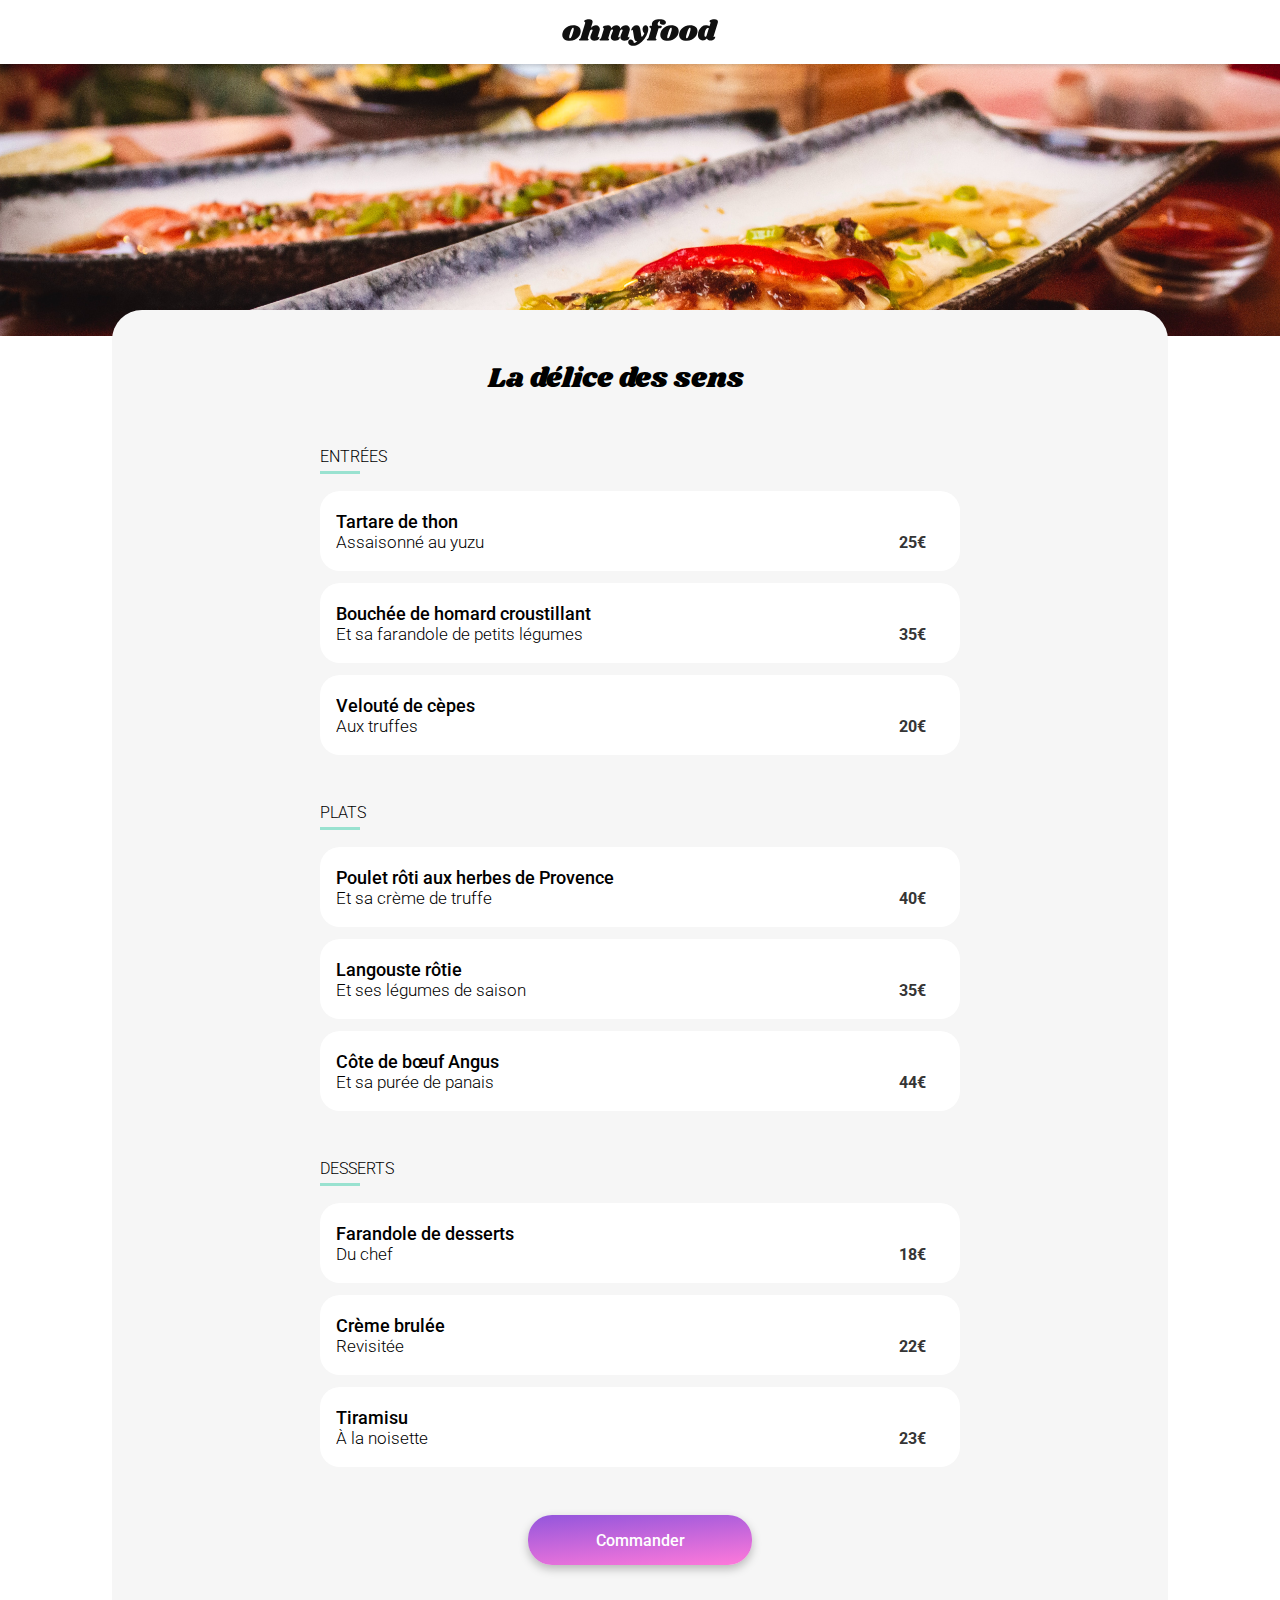
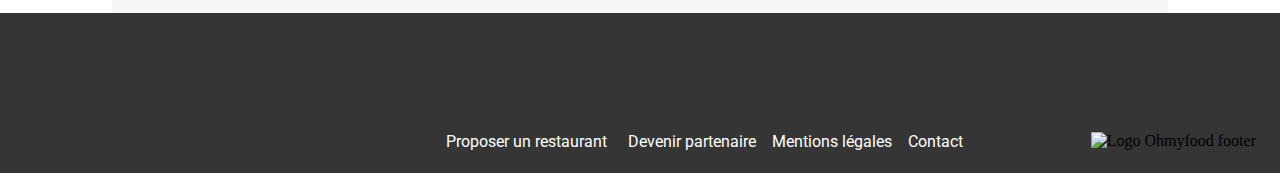
==== menu-delice.html @ f58419d0 "Ajout de l'animation checkbox menu > modification des pages menus / menu.scss / checkbox.scss" ====
<!DOCTYPE html>
<html lang="en">

<head>
    <meta charset="UTF-8">
    <meta name="viewport" content="width=device-width, initial-scale=1.0">
    <title>Menu - Le délice des sens</title>

    <link rel="stylesheet" href="https://cdnjs.cloudflare.com/ajax/libs/font-awesome/6.1.1/css/all.min.css"
        integrity="sha512-KfkfwYDsLkIlwQp6LFnl8zNdLGxu9YAA1QvwINks4PhcElQSvqcyVLLD9aMhXd13uQjoXtEKNosOWaZqXgel0g=="
        crossorigin="anonymous" referrerpolicy="no-referrer">
    <link rel="stylesheet" href="css/style.css">
</head>

<body>
    <header>
        <div class="nav">
            <div class="nav-btn-return"><a href="index.html"><i class="fa-solid fa-arrow-left"></i></a></div>
            <img src="./images/logo/ohmyfood@2x.svg" alt="Logo Ohmyfood">
        </div>
    </header>

    <main>
        <div class="background-image-menu">
            <img src="./images/restaurants/louis-hansel-shotsoflouis-qNBGVyOCY8Q-unsplash.jpg" alt="">
        </div>

        <section class="menu-container">
            <div class="main-information">
                <div class="menu-title">
                    <h2>La délice des sens</h2>
                    <div class="title-like">
                        <input type="checkbox" id="one">
                        <label for="one" id="label-like-check"><i class="fa-regular fa-heart"></i>
                            <ins id="ins-like-check"><i class="fa-solid fa-heart fa-heart-full"></i></ins></label>
                    </div>
                </div>

                <div class="entree-container">
                    <div class="menu-subtitle">
                        <h6>Entrées</h6>
                        <div class="line-menu-subtitle"></div>
                    </div>

                    <article class="card card-menu">
                        <input type="checkbox" name="menu-check" id="menu-check-one">
                        <label for="menu-check-one" id="label-menu-check">
                    
                            <div class="card-menu-container">
                                <div class="card-menu-text">
                                    <h7>Tartare de thon</h7>
                                    <p>Assaisonné au yuzu</p>
                                </div>
                                <div class="card-menu-price">
                                    <span>25€</span>
                                </div>
                            </div>
                    
                            <ins id="ins-menu-check"><i class="fa-solid fa-circle-check"></i></ins>
                        </label>
                    </article>

                    <article class="card card-menu">
                        <input type="checkbox" name="menu-check" id="menu-check-two">
                        <label for="menu-check-two" id="label-menu-check">

                            <div class="card-menu-container">
                                <div class="card-menu-text">
                                    <h7>Bouchée de homard croustillant</h7>
                                    <p>Et sa farandole de petits légumes</p>
                                </div>
                                <div class="card-menu-price">
                                    <span>35€</span>
                                </div>
                            </div>
                    
                            <ins id="ins-menu-check"><i class="fa-solid fa-circle-check"></i></ins>
                        </label>
                    </article>

                    <article class="card card-menu">
                        <input type="checkbox" name="menu-check" id="menu-check-three">
                        <label for="menu-check-three" id="label-menu-check">

                            <div class="card-menu-container">
                                <div class="card-menu-text">
                                    <h7>Velouté de cèpes</h7>
                                    <p>Aux truffes</p>
                                </div>
                                <div class="card-menu-price">
                                    <span>20€</span>
                                </div>
                            </div>
                    
                            <ins id="ins-menu-check"><i class="fa-solid fa-circle-check"></i></ins>
                        </label>
                    </article>
                </div>

                <div class="plats-container">
                    <div class="menu-subtitle">
                        <h6>Plats</h6>
                        <div class="line-menu-subtitle"></div>
                    </div>

                    <article class="card card-menu">
                        <input type="checkbox" name="menu-check" id="menu-check-four">
                        <label for="menu-check-four" id="label-menu-check">

                            <div class="card-menu-container">
                                <div class="card-menu-text">
                                    <h7>Poulet rôti aux herbes de Provence</h7>
                                    <p>Et sa crème de truffe</p>
                                </div>
                                <div class="card-menu-price">
                                    <span>40€</span>
                                </div>
                            </div>
                    
                            <ins id="ins-menu-check"><i class="fa-solid fa-circle-check"></i></ins>
                        </label>
                    </article>

                    <article class="card card-menu">
                        <input type="checkbox" name="menu-check" id="menu-check-five">
                        <label for="menu-check-five" id="label-menu-check">

                            <div class="card-menu-container">
                                <div class="card-menu-text">
                                    <h7>Langouste rôtie</h7>
                                    <p>Et ses légumes de saison</p>
                                </div>
                                <div class="card-menu-price">
                                    <span>35€</span>
                                </div>
                            </div>
                    
                            <ins id="ins-menu-check"><i class="fa-solid fa-circle-check"></i></ins>
                        </label>
                    </article>

                    <article class="card card-menu">
                        <input type="checkbox" name="menu-check" id="menu-check-six">
                        <label for="menu-check-six" id="label-menu-check">

                            <div class="card-menu-container">
                                <div class="card-menu-text">
                                    <h7>Côte de bœuf Angus</h7>
                                    <p>Et sa purée de panais</p>
                                </div>
                                <div class="card-menu-price">
                                    <span>44€</span>
                                </div>
                            </div>
                    
                            <ins id="ins-menu-check"><i class="fa-solid fa-circle-check"></i></ins>
                        </label>
                    </article>
                </div>

                <div class="desserts-container">
                    <div class="menu-subtitle">
                        <h6>Desserts</h6>
                        <div class="line-menu-subtitle"></div>
                    </div>

                    <article class="card card-menu">
                        <input type="checkbox" name="menu-check" id="menu-check-seven">
                        <label for="menu-check-seven" id="label-menu-check">

                            <div class="card-menu-container">
                                <div class="card-menu-text">
                                    <h7>Farandole de desserts</h7>
                                    <p>Du chef</p>
                                </div>
                                <div class="card-menu-price">
                                    <span>18€</span>
                                </div>
                            </div>
                    
                            <ins id="ins-menu-check"><i class="fa-solid fa-circle-check"></i></ins>
                        </label>
                    </article>

                    <article class="card card-menu">
                        <input type="checkbox" name="menu-check" id="menu-check-eight">
                        <label for="menu-check-eight" id="label-menu-check">

                            <div class="card-menu-container">
                                <div class="card-menu-text">
                                    <h7>Crème brulée</h7>
                                    <p>Revisitée</p>
                                </div>
                                <div class="card-menu-price">
                                    <span>22€</span>
                                </div>
                            </div>
                    
                            <ins id="ins-menu-check"><i class="fa-solid fa-circle-check"></i></ins>
                        </label>
                    </article>

                    <article class="card card-menu">
                        <input type="checkbox" name="menu-check" id="menu-check-nine">
                        <label for="menu-check-nine" id="label-menu-check">

                            <div class="card-menu-container">
                                <div class="card-menu-text">
                                    <h7>Tiramisu</h7>
                                    <p>À la noisette</p>
                                </div>
                                <div class="card-menu-price">
                                    <span>23€</span>
                                </div>
                            </div>
                    
                            <ins id="ins-menu-check"><i class="fa-solid fa-circle-check"></i></ins>
                        </label>
                    </article>
                </div>

                <div class="menu-btn"><button class="btn">Commander</button></div>
            </div>
        </section>

    </main>

    <footer>
        <div class="footer">
            <div class="footer-logo">
                <img src="./images/logo/ohmyfood_white.svg" alt="Logo Ohmyfood footer">
            </div>
            <div class="footer-lien">
                <ul>
                    <li>
                        <a href=""><i class="fa-solid fa-utensils"></i> Proposer un restaurant</a>
                        <a href=""><i class="fa-solid fa-handshake"></i> Devenir partenaire</a>
                        <a href="">Mentions légales</a>
                        <a href="">Contact</a>
                    </li>
                </ul>
    </footer>
</body>

</html>
---- css/style.css ----
@import url("https://fonts.googleapis.com/css2?family=Roboto:ital,wght@0,100;0,300;0,400;0,500;0,700;0,900;1,400;1,500&family=Shrikhand&display=swap");
.btn {
  height: 3.125rem;
  width: 14rem;
  background: linear-gradient(175deg, #9356DC 0%, #FF79DA 100%);
  box-shadow: 0px 4px 10px 0px rgba(0, 0, 0, 0.25);
  border-radius: 1.5rem;
  border: none;
  font-family: "Roboto", sans-serif;
  font-size: 1rem;
  font-weight: 500;
  line-height: normal;
  color: #000000;
  color: #fff;
}
.btn:hover {
  background: linear-gradient(0deg, rgba(255, 255, 255, 0.15) 0%, rgba(255, 255, 255, 0.15) 100%), linear-gradient(182deg, #9356DC 0%, #FF79DA 100%);
  box-shadow: 0px 4px 15px 0px rgba(0, 0, 0, 0.35);
}

input[type=checkbox] {
  display: none;
}

.card-like .fa-heart {
  font-size: 2rem;
}

.title-like .fa-heart {
  font-size: 1.5rem;
}

input[type=checkbox] + #label-like-check {
  position: relative;
  display: flex;
  cursor: pointer;
  overflow: hidden;
}

input[type=checkbox] + #label-like-check > #ins-like-check {
  position: absolute;
  display: block;
  overflow: hidden;
  width: 100%;
  transform: translateY(100%);
}

input[type=checkbox] + #label-like-check > #ins-like-check > .fa-heart-full {
  position: absolute;
  background: linear-gradient(#FF79DA, #9356DC);
  -webkit-background-clip: text;
          background-clip: text;
  color: transparent;
}

input[type=checkbox]:checked + #label-like-check > #ins-like-check {
  height: 100%;
  transform: translateY(0%);
  transition: transform 0.5s ease-in-out;
}

input[type=checkbox] + #label-like-check > .fa-heart-select {
  position: relative;
  background: linear-gradient(#FF79DA, #9356DC);
  -webkit-background-clip: text;
          background-clip: text;
  color: transparent;
}

input[type=checkbox] + #label-like-check > #ins-like-check > .fa-heart-deselect {
  position: absolute;
}

input[type=checkbox]:checked + #label-like-check > .fa-heart-select {
  background: transparent;
}

input[type=checkbox] {
  display: none;
}

input[type=checkbox] + #label-menu-check {
  position: relative;
  display: flex;
  cursor: pointer;
  overflow: hidden;
  width: 100%;
  align-items: center;
}

input[type=checkbox] + #label-menu-check > #ins-menu-check {
  position: absolute;
  display: block;
  width: 100%;
  margin-left: 82%;
}

input[type=checkbox] + #label-menu-check > #ins-menu-check > .fa-circle-check {
  position: absolute;
  border-top-right-radius: 20px;
  border-bottom-right-radius: 20px;
  width: 4rem;
  height: 100%;
  background-color: #99E2D0;
}

input[type=checkbox]:checked + #label-menu-check > #ins-menu-check {
  height: 100%;
  animation: glissement 0.5s 1 alternate;
}

input[type=checkbox]:checked + #label-menu-check > #ins-menu-check > .fa-circle-check {
  display: flex;
  justify-content: center;
  align-items: center;
}

input[type=checkbox]:checked + #label-menu-check > .card-menu-container {
  width: 82%;
  animation: slidein 0.5s 1 alternate;
}

@keyframes glissement {
  from {
    margin-left: 100%;
  }
  to {
    margin-left: 82%;
  }
}
@keyframes slidein {
  from {
    width: 100%;
  }
  to {
    width: 82%;
  }
}
/****** Media queries ***********/
@media screen and (min-width: 768px) {
  input[type=checkbox] + #label-menu-check > #ins-menu-check {
    margin-left: 90%;
  }
  input[type=checkbox]:checked + #label-menu-check > .card-menu-container {
    width: 90%;
    animation: slidein 0.5s 1 alternate;
  }
  @keyframes glissement {
    from {
      margin-left: 100%;
    }
    to {
      margin-left: 90%;
    }
  }
  @keyframes slidein {
    from {
      width: 100%;
    }
    to {
      width: 90%;
    }
  }
}
input[type=checkbox] {
  display: none;
}

input[type=checkbox] + #label-menu-check {
  position: relative;
  display: flex;
  cursor: pointer;
  overflow: hidden;
  width: 100%;
  align-items: center;
}

input[type=checkbox] + #label-menu-check > #ins-menu-check {
  position: absolute;
  display: block;
  width: 100%;
  margin-left: 82%;
}

input[type=checkbox] + #label-menu-check > #ins-menu-check > .fa-circle-check {
  position: absolute;
  border-top-right-radius: 20px;
  border-bottom-right-radius: 20px;
  width: 4rem;
  height: 100%;
  background-color: #99E2D0;
}

input[type=checkbox]:checked + #label-menu-check > #ins-menu-check {
  height: 100%;
  animation: glissement 0.5s 1 alternate;
}

input[type=checkbox]:checked + #label-menu-check > #ins-menu-check > .fa-circle-check {
  display: flex;
  justify-content: center;
  align-items: center;
}

input[type=checkbox]:checked + #label-menu-check > .card-menu-container {
  width: 82%;
  animation: slidein 0.5s 1 alternate;
}

@keyframes glissement {
  from {
    margin-left: 100%;
  }
  to {
    margin-left: 82%;
  }
}
@keyframes slidein {
  from {
    width: 100%;
  }
  to {
    width: 82%;
  }
}
/****** Media queries ***********/
@media screen and (min-width: 768px) {
  input[type=checkbox] + #label-menu-check > #ins-menu-check {
    margin-left: 90%;
  }
  input[type=checkbox]:checked + #label-menu-check > .card-menu-container {
    width: 90%;
    animation: slidein 0.5s 1 alternate;
  }
  @keyframes glissement {
    from {
      margin-left: 100%;
    }
    to {
      margin-left: 90%;
    }
  }
  @keyframes slidein {
    from {
      width: 100%;
    }
    to {
      width: 90%;
    }
  }
}
#loader {
  height: 100vh;
  width: 100%;
  position: fixed;
  top: 0%;
  left: 0;
  background: linear-gradient(175deg, #9356DC 0%, #FF79DA 100%);
  display: flex;
  justify-content: center;
  align-items: center;
  animation: loader 3s;
  z-index: -99;
}

#loader div {
  background-color: white;
  width: 20px;
  height: 20px;
  margin: 10px;
  border-radius: 50px;
  position: relative;
  animation: jump 1s infinite;
}

#loader div:nth-of-type(1) {
  animation-delay: 0s;
}

#loader div:nth-of-type(2) {
  animation-delay: 0.3s;
}

#loader div:nth-of-type(3) {
  animation-delay: 0.5s;
}

@keyframes jump {
  0% {
    top: 0;
    opacity: 0.8;
  }
  50% {
    top: 20px;
    opacity: 1;
  }
  100% {
    top: 0;
    opacity: 0.6;
  }
}
@keyframes loader {
  0% {
    opacity: 0;
    z-index: 99;
  }
  50% {
    opacity: 1;
    z-index: 99;
  }
  100% {
    opacity: 0;
  }
}
footer {
  width: 100%;
  padding: 1.4rem 1.5rem;
  background-color: #353535;
}

.footer {
  display: flex;
  flex-direction: column;
  gap: 1rem;
}

footer ul {
  list-style-type: none;
  margin: unset;
  padding: unset;
}

footer li {
  display: flex;
  flex-direction: column;
  gap: 0.75rem;
  cursor: pointer;
}

footer a {
  color: #fff;
  font-family: Roboto;
  font-size: 1rem;
  font-style: normal;
  font-weight: 400;
}

.fa-utensils,
.fa-handshake {
  padding-right: 5px;
}

footer img {
  width: 8.6875rem;
  height: 1.6875rem;
}

.footer-logo path {
  fill: #fff;
}

/****** Media queries ***********/
@media screen and (min-width: 768px) {
  footer {
    display: flex;
    justify-content: flex-end;
    align-items: flex-end;
    height: 10rem;
  }
  .footer {
    flex-direction: row-reverse;
    align-items: center;
    gap: 8rem;
  }
  footer li {
    flex-direction: row;
    gap: 1rem;
  }
}
.nav {
  display: flex;
  justify-content: center;
  align-items: center;
  height: 4rem;
  background-color: #fff;
  box-shadow: 0px 2px 4px 0px rgba(0, 0, 0, 0.15);
  position: relative;
  z-index: 99;
}

.nav img {
  height: 3vh;
}

.nav-btn-return {
  position: absolute;
  left: 15px;
}

.fa-arrow-left {
  font-size: 1.25rem;
}

.location {
  display: flex;
  justify-content: center;
  align-items: center;
  gap: 1rem;
  height: 3rem;
  background-color: #EAEAEA;
}

#location-name {
  font-family: "Roboto", sans-serif;
  font-size: 1rem;
  font-weight: 500;
  line-height: normal;
  color: #000000;
  border: none;
  background-color: transparent;
}

/*main {
    display: flex;
    flex-direction: column;
    gap: 5rem;
}*/
.introduction {
  width: 100%;
  display: flex;
  flex-direction: column;
  align-items: center;
  gap: 2rem;
  padding: 3rem 0;
  background-color: #F6F6F6;
  text-align: center;
}

.fonctionnement {
  display: flex;
  flex-direction: column;
  gap: 2rem;
  padding: 3rem 1rem;
  background-color: #fff;
}

.fonctionnement-container {
  display: flex;
  flex-direction: column;
  align-items: center;
  gap: 2rem;
}

.fonctionnement-content {
  width: 20rem;
  height: 4.5rem;
  border-radius: 1.25rem;
  background-color: #F6F6F6;
  box-shadow: 0px 4px 15px 0px rgba(0, 0, 0, 0.15);
  display: flex;
  align-items: center;
  gap: 1rem;
  position: relative;
  padding: 35px;
}

.fonctionnement-chiffre {
  width: 8%;
  height: 35%;
  background-color: #9356DC;
  border-radius: 100%;
  display: flex;
  align-items: center;
  justify-content: center;
  position: absolute;
  top: 22.5px;
  left: -15px;
}

.fonctionnement-chiffre p {
  color: #FFFFFF;
}

.fa-mobile-screen-button,
.fa-list-ul {
  color: #7E7E7E;
}

.fa-store {
  color: #9356DC;
}

.restaurants {
  padding: 3rem 1rem;
  background-color: #F6F6F6;
}

.restaurants-container {
  display: flex;
  flex-direction: column;
  gap: 2rem;
  margin-top: 2rem;
}

.card-information {
  position: relative;
  display: flex;
  flex-direction: column;
  width: 100%;
}

.card-information .card-new {
  position: absolute;
  top: 20px;
  right: 20px;
  display: flex;
  justify-content: center;
  align-items: center;
  background-color: #99E2D0;
  width: 5rem;
  height: 1.8rem;
}

.card-information .card-new p {
  color: #008766;
  font-weight: 500;
}

.card-information img {
  -o-object-fit: cover;
     object-fit: cover;
  height: 14rem;
  border-radius: 20px 20px 0 0;
}

.card-information .card-content {
  display: flex;
  flex-direction: row;
  align-items: center;
  justify-content: space-between;
  padding: 15px;
}

.card-information .card-title {
  padding-bottom: 10px;
}

/****** Media queries ***********/
@media screen and (min-width: 768px) and (max-width: 1024px) {
  .restaurants {
    padding: 3rem 11rem;
  }
  .restaurants-container {
    flex-direction: row;
    flex-wrap: wrap;
    justify-content: space-between;
  }
  .card {
    width: 34rem;
    height: 19rem;
  }
}
@media screen and (min-width: 1024px) {
  .fonctionnement {
    padding: 3rem 11rem;
  }
  .fonctionnement-container {
    flex-direction: row;
    justify-content: space-between;
  }
  .restaurants {
    padding: 3rem 11rem;
  }
  .restaurants-container {
    flex-direction: row;
    flex-wrap: wrap;
    justify-content: space-between;
  }
  .card {
    width: 34rem;
    height: 19rem;
  }
}
.background-image-menu img {
  width: 100%;
  height: 17rem;
  -o-object-fit: cover;
     object-fit: cover;
}

.main-information {
  width: 100%;
  background-color: #F6F6F6;
  border-top-left-radius: 30px;
  border-top-right-radius: 30px;
  padding: 3rem 1rem;
  display: flex;
  flex-direction: column;
  gap: 3rem;
  align-items: center;
  position: relative;
  margin-top: -30px;
}

.menu-title {
  display: flex;
  align-items: center;
  justify-content: space-between;
  gap: 3rem;
}

.menu-subtitle h6 {
  font-weight: 300;
  text-transform: uppercase;
}

.line-menu-subtitle {
  width: 2.5rem;
  height: 0.1875rem;
  background-color: #99E2D0;
  margin: 5px 0;
}

.entree-container,
.plats-container,
.desserts-container {
  display: flex;
  flex-direction: column;
  gap: 0.75rem;
}

.card-menu {
  display: flex;
  justify-content: space-between;
  width: 22.5rem;
  height: 5rem;
  overflow: hidden;
}

.card-menu-container {
  padding: 1rem;
  display: flex;
  flex-direction: row;
  align-items: flex-end;
  gap: 1rem;
  width: 100%;
}

.fa-circle-check {
  color: white;
}

.card-menu-text {
  width: 90%;
  overflow: hidden;
  text-overflow: ellipsis;
  white-space: nowrap;
}

.card-menu-price span {
  color: #353535;
  font-family: Roboto;
  font-size: 1rem;
  font-weight: 700;
  line-height: normal;
}

.menu-btn {
  display: flex;
  justify-content: center;
}

/****** Media queries ***********/
@media screen and (min-width: 768px) {
  .menu-container {
    display: flex;
    justify-content: center;
  }
  .main-information {
    width: 66rem;
  }
  .card-menu {
    width: 40rem;
  }
  .card-menu-container {
    padding: 1rem;
    display: flex;
    flex-direction: row;
    align-items: flex-end;
    gap: 1rem;
    width: 100%;
  }
}
/*@media screen and (min-width: 61.25em){}*/
* {
  box-sizing: border-box;
  scroll-behavior: smooth;
  margin: 0;
}

h1 {
  font-family: "Roboto", sans-serif;
  font-size: 1.5rem;
  font-weight: 700;
  line-height: normal;
  color: #000000;
}
@media screen and (min-width: 61.25em) {
  h1 {
    font-size: 2.5rem;
  }
}

h2 {
  font-family: "Shrikhand", cursive;
  font-size: 1.75rem;
  font-weight: 400;
  line-height: normal;
  color: #000000;
}

h3 {
  font-family: "Roboto", sans-serif;
  font-size: 1.5rem;
  font-weight: 700;
  line-height: normal;
  color: #000000;
}

h4 {
  font-family: "Roboto", sans-serif;
  font-size: 1.125rem;
  font-weight: 300;
  line-height: normal;
  color: #353535;
}

h5 {
  font-family: "Roboto", sans-serif;
  font-size: 1.125rem;
  font-weight: 700;
  line-height: normal;
  color: #000000;
}

h6 {
  font-family: "Roboto", sans-serif;
  font-size: 1rem;
  font-weight: 500;
  line-height: normal;
  color: #000000;
}

h7 {
  font-family: "Roboto", sans-serif;
  font-size: 1.125rem;
  font-weight: 500;
  line-height: normal;
  color: #000000;
}

p {
  font-family: "Roboto", sans-serif;
  font-size: 1.0625rem;
  font-weight: 300;
  line-height: normal;
  color: #000000;
}

a {
  text-decoration: none;
  color: #000;
}

.card {
  border-radius: 20px;
  background-color: #fff;
}/*# sourceMappingURL=style.css.map */
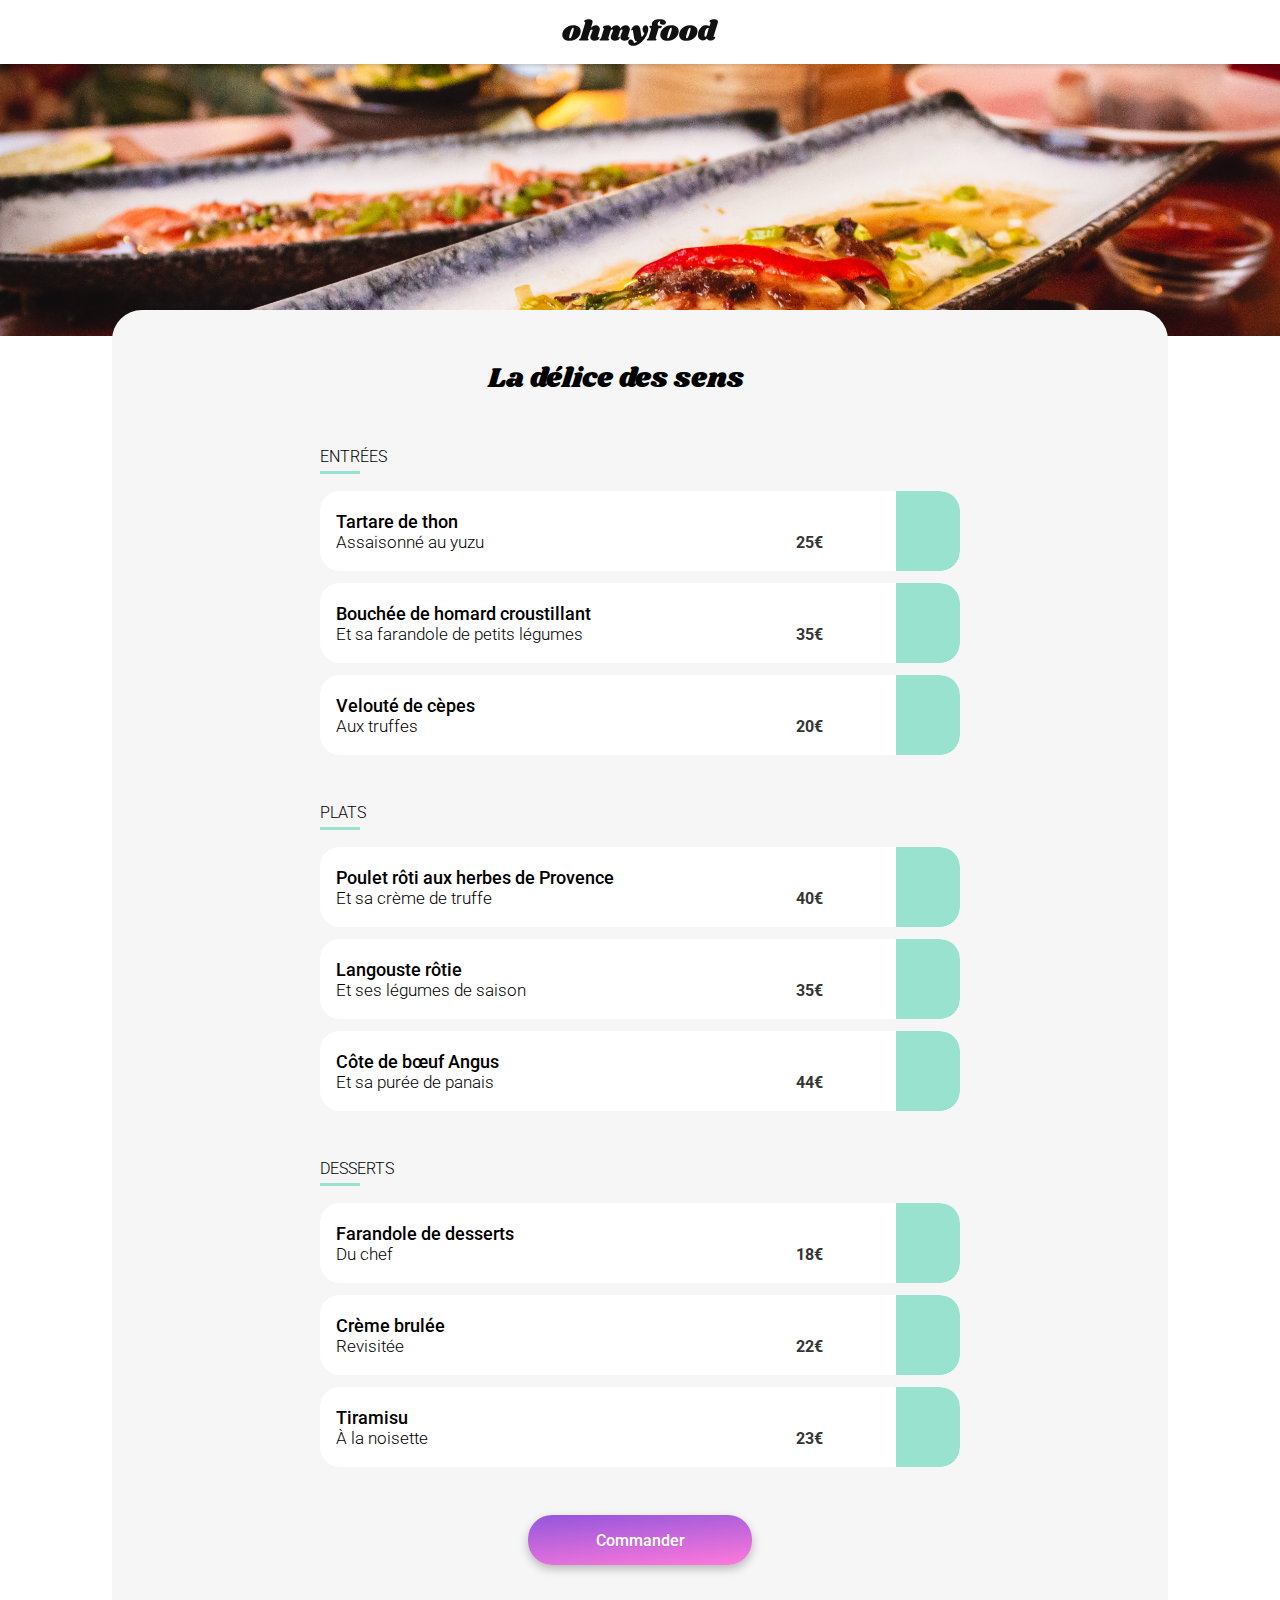
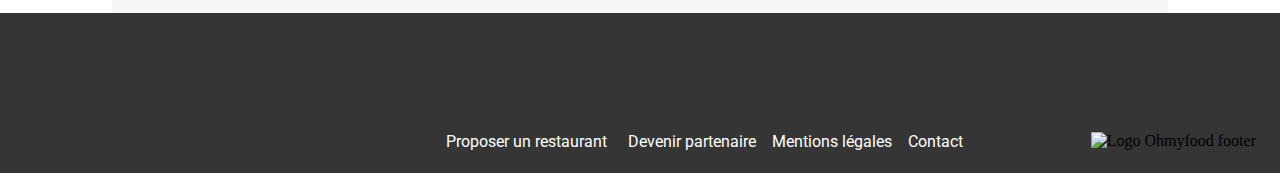
==== commit 33730d5a: "Checkbox menu fonctionnelle" ====
--- a/menu-delice.html
+++ b/menu-delice.html
@@ -51,6 +51,7 @@
                                     <h7>Tartare de thon</h7>
                                     <p>Assaisonné au yuzu</p>
                                 </div>
+                            
                                 <div class="card-menu-price">
                                     <span>25€</span>
                                 </div>
--- a/css/style.css
+++ b/css/style.css
@@ -33,8 +33,8 @@
 input[type=checkbox] + #label-like-check {
   position: relative;
   display: flex;
+  overflow: hidden;
   cursor: pointer;
-  overflow: hidden;
 }
 
 input[type=checkbox] + #label-like-check > #ins-like-check {
@@ -82,171 +82,95 @@
 input[type=checkbox] + #label-menu-check {
   position: relative;
   display: flex;
+  align-items: center;
+  width: 100%;
+  overflow: hidden;
   cursor: pointer;
-  overflow: hidden;
-  width: 100%;
-  align-items: center;
 }
 
 input[type=checkbox] + #label-menu-check > #ins-menu-check {
   position: absolute;
   display: block;
-  width: 100%;
-  margin-left: 82%;
+  height: 100%;
+  width: 100%;
+  left: 83%;
 }
 
 input[type=checkbox] + #label-menu-check > #ins-menu-check > .fa-circle-check {
   position: absolute;
+  display: none;
+}
+
+input[type=checkbox]:checked + #label-menu-check > #ins-menu-check > .fa-circle-check {
+  display: flex;
+  justify-content: center;
+  align-items: center;
   border-top-right-radius: 20px;
   border-bottom-right-radius: 20px;
+  background-color: #99E2D0;
   width: 4rem;
   height: 100%;
+  animation: checkbox-check 300ms cubic-bezier(0.4, 0, 0.23, 1) forwards;
+}
+
+input[type=checkbox]:not(:checked) + #label-menu-check > #ins-menu-check > .fa-circle-check {
+  display: flex;
+  justify-content: center;
+  align-items: center;
+  border-top-right-radius: 20px;
+  border-bottom-right-radius: 20px;
   background-color: #99E2D0;
-}
-
-input[type=checkbox]:checked + #label-menu-check > #ins-menu-check {
+  width: 4rem;
   height: 100%;
-  animation: glissement 0.5s 1 alternate;
-}
-
-input[type=checkbox]:checked + #label-menu-check > #ins-menu-check > .fa-circle-check {
-  display: flex;
-  justify-content: center;
-  align-items: center;
+  animation: checkbox-uncheck 300ms cubic-bezier(0.4, 0, 0.23, 1) forwards;
 }
 
 input[type=checkbox]:checked + #label-menu-check > .card-menu-container {
   width: 82%;
-  animation: slidein 0.5s 1 alternate;
-}
-
-@keyframes glissement {
-  from {
-    margin-left: 100%;
-  }
-  to {
-    margin-left: 82%;
+  animation: slidein 300ms cubic-bezier(0.4, 0, 0.23, 1) forwards;
+}
+
+input[type=checkbox]:not(:checked) + #label-menu-check > .card-menu-container {
+  width: 82%;
+  animation: slideout 300ms cubic-bezier(0.4, 0, 0.23, 1) forwards;
+}
+
+@keyframes checkbox-check {
+  0% {
+    transform: translate3d(100%, 0, 0);
+  }
+  100% {
+    transform: translate3d(0, 0, 0);
+  }
+}
+@keyframes checkbox-uncheck {
+  0% {
+    transform: translate3d(0, 0, 0);
+  }
+  100% {
+    transform: translate3d(100%, 0, 0);
   }
 }
 @keyframes slidein {
-  from {
+  0% {
     width: 100%;
   }
-  to {
+  100% {
     width: 82%;
+  }
+}
+@keyframes slideout {
+  0% {
+    width: 82%;
+  }
+  100% {
+    width: 100%;
   }
 }
 /****** Media queries ***********/
 @media screen and (min-width: 768px) {
   input[type=checkbox] + #label-menu-check > #ins-menu-check {
-    margin-left: 90%;
-  }
-  input[type=checkbox]:checked + #label-menu-check > .card-menu-container {
-    width: 90%;
-    animation: slidein 0.5s 1 alternate;
-  }
-  @keyframes glissement {
-    from {
-      margin-left: 100%;
-    }
-    to {
-      margin-left: 90%;
-    }
-  }
-  @keyframes slidein {
-    from {
-      width: 100%;
-    }
-    to {
-      width: 90%;
-    }
-  }
-}
-input[type=checkbox] {
-  display: none;
-}
-
-input[type=checkbox] + #label-menu-check {
-  position: relative;
-  display: flex;
-  cursor: pointer;
-  overflow: hidden;
-  width: 100%;
-  align-items: center;
-}
-
-input[type=checkbox] + #label-menu-check > #ins-menu-check {
-  position: absolute;
-  display: block;
-  width: 100%;
-  margin-left: 82%;
-}
-
-input[type=checkbox] + #label-menu-check > #ins-menu-check > .fa-circle-check {
-  position: absolute;
-  border-top-right-radius: 20px;
-  border-bottom-right-radius: 20px;
-  width: 4rem;
-  height: 100%;
-  background-color: #99E2D0;
-}
-
-input[type=checkbox]:checked + #label-menu-check > #ins-menu-check {
-  height: 100%;
-  animation: glissement 0.5s 1 alternate;
-}
-
-input[type=checkbox]:checked + #label-menu-check > #ins-menu-check > .fa-circle-check {
-  display: flex;
-  justify-content: center;
-  align-items: center;
-}
-
-input[type=checkbox]:checked + #label-menu-check > .card-menu-container {
-  width: 82%;
-  animation: slidein 0.5s 1 alternate;
-}
-
-@keyframes glissement {
-  from {
-    margin-left: 100%;
-  }
-  to {
-    margin-left: 82%;
-  }
-}
-@keyframes slidein {
-  from {
-    width: 100%;
-  }
-  to {
-    width: 82%;
-  }
-}
-/****** Media queries ***********/
-@media screen and (min-width: 768px) {
-  input[type=checkbox] + #label-menu-check > #ins-menu-check {
-    margin-left: 90%;
-  }
-  input[type=checkbox]:checked + #label-menu-check > .card-menu-container {
-    width: 90%;
-    animation: slidein 0.5s 1 alternate;
-  }
-  @keyframes glissement {
-    from {
-      margin-left: 100%;
-    }
-    to {
-      margin-left: 90%;
-    }
-  }
-  @keyframes slidein {
-    from {
-      width: 100%;
-    }
-    to {
-      width: 90%;
-    }
+    left: 90%;
   }
 }
 #loader {
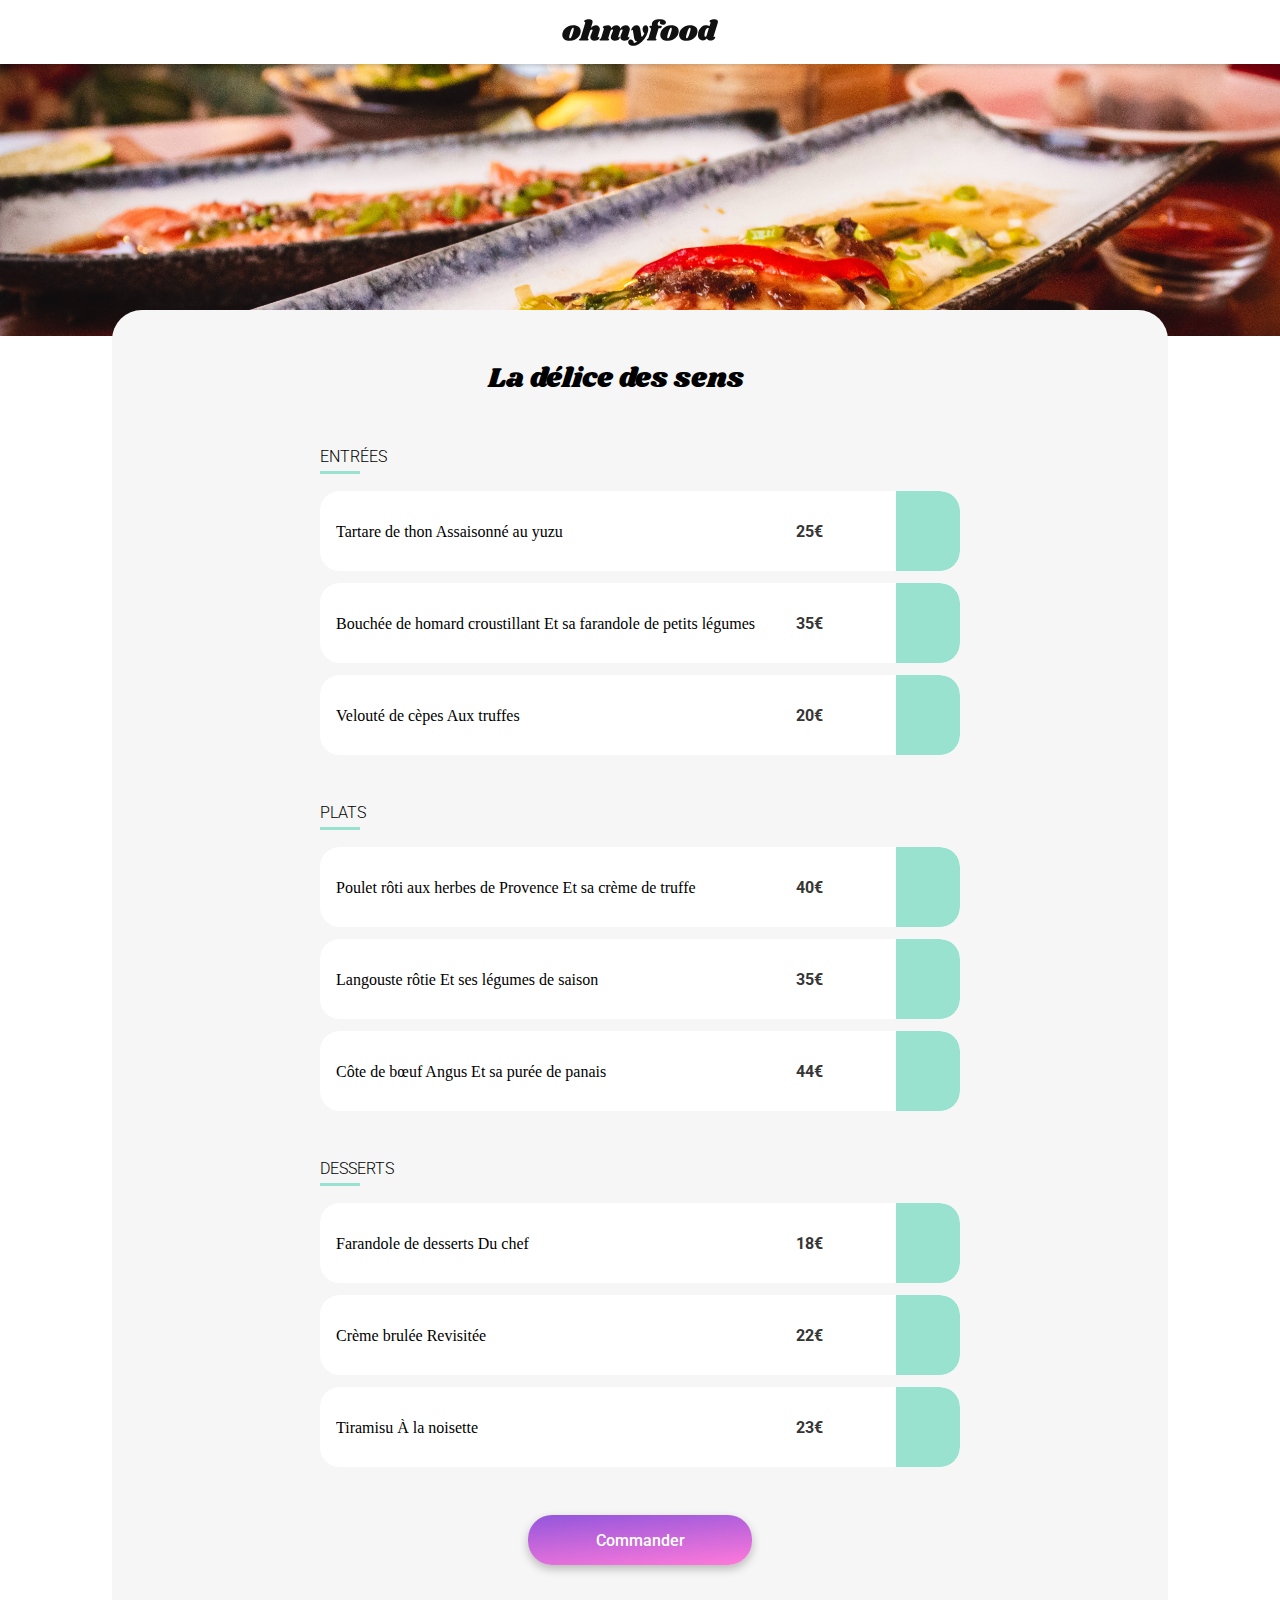
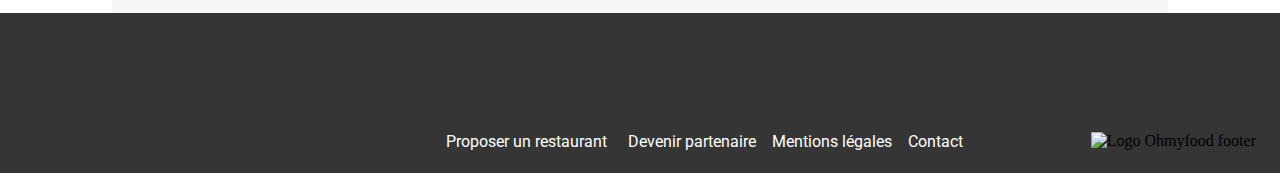
==== commit e01f8761: "Remplacement des div par des span dans la balise label" ====
--- a/menu-delice.html
+++ b/menu-delice.html
@@ -31,8 +31,8 @@
                     <h2>La délice des sens</h2>
                     <div class="title-like">
                         <input type="checkbox" id="one">
-                        <label for="one" id="label-like-check"><i class="fa-regular fa-heart"></i>
-                            <ins id="ins-like-check"><i class="fa-solid fa-heart fa-heart-full"></i></ins></label>
+                        <label for="one" class="label-like-check"><i class="fa-regular fa-heart"></i>
+                            <ins class="ins-like-check"><i class="fa-solid fa-heart fa-heart-full"></i></ins></label>
                     </div>
                 </div>
 
@@ -44,56 +44,55 @@
 
                     <article class="card card-menu">
                         <input type="checkbox" name="menu-check" id="menu-check-one">
-                        <label for="menu-check-one" id="label-menu-check">
-                    
-                            <div class="card-menu-container">
-                                <div class="card-menu-text">
-                                    <h7>Tartare de thon</h7>
-                                    <p>Assaisonné au yuzu</p>
-                                </div>
-                            
-                                <div class="card-menu-price">
+                        <label for="menu-check-one" class="label-menu-check">
+
+                            <span class="card-menu-container">
+                                <span class="card-menu-text">
+                                    <span class="titre-card-menu">Tartare de thon</span>
+                                    <span class="p">Assaisonné au yuzu</span>
+                                </span>
+                                <span class="card-menu-price">
                                     <span>25€</span>
-                                </div>
-                            </div>
-                    
-                            <ins id="ins-menu-check"><i class="fa-solid fa-circle-check"></i></ins>
+                                </span>
+                            </span>
+
+                            <ins class="ins-menu-check"><i class="fa-solid fa-circle-check"></i></ins>
                         </label>
                     </article>
 
                     <article class="card card-menu">
                         <input type="checkbox" name="menu-check" id="menu-check-two">
-                        <label for="menu-check-two" id="label-menu-check">
-
-                            <div class="card-menu-container">
-                                <div class="card-menu-text">
-                                    <h7>Bouchée de homard croustillant</h7>
-                                    <p>Et sa farandole de petits légumes</p>
-                                </div>
-                                <div class="card-menu-price">
+                        <label for="menu-check-two" class="label-menu-check">
+
+                            <span class="card-menu-container">
+                                <span class="card-menu-text">
+                                    <span class="titre-card-menu">Bouchée de homard croustillant</span>
+                                    <span class="p">Et sa farandole de petits légumes</span>
+                                </span>
+                                <span class="card-menu-price">
                                     <span>35€</span>
-                                </div>
-                            </div>
-                    
-                            <ins id="ins-menu-check"><i class="fa-solid fa-circle-check"></i></ins>
+                                </span>
+                            </span>
+
+                            <ins class="ins-menu-check"><i class="fa-solid fa-circle-check"></i></ins>
                         </label>
                     </article>
 
                     <article class="card card-menu">
                         <input type="checkbox" name="menu-check" id="menu-check-three">
-                        <label for="menu-check-three" id="label-menu-check">
-
-                            <div class="card-menu-container">
-                                <div class="card-menu-text">
-                                    <h7>Velouté de cèpes</h7>
-                                    <p>Aux truffes</p>
-                                </div>
-                                <div class="card-menu-price">
+                        <label for="menu-check-three" class="label-menu-check">
+
+                            <span class="card-menu-container">
+                                <span class="card-menu-text">
+                                    <span class="titre-card-menu">Velouté de cèpes</span>
+                                    <span class="p">Aux truffes</span>
+                                </span>
+                                <span class="card-menu-price">
                                     <span>20€</span>
-                                </div>
-                            </div>
-                    
-                            <ins id="ins-menu-check"><i class="fa-solid fa-circle-check"></i></ins>
+                                </span>
+                            </span>
+
+                            <ins class="ins-menu-check"><i class="fa-solid fa-circle-check"></i></ins>
                         </label>
                     </article>
                 </div>
@@ -106,55 +105,55 @@
 
                     <article class="card card-menu">
                         <input type="checkbox" name="menu-check" id="menu-check-four">
-                        <label for="menu-check-four" id="label-menu-check">
-
-                            <div class="card-menu-container">
-                                <div class="card-menu-text">
-                                    <h7>Poulet rôti aux herbes de Provence</h7>
-                                    <p>Et sa crème de truffe</p>
-                                </div>
-                                <div class="card-menu-price">
+                        <label for="menu-check-four" class="label-menu-check">
+
+                            <span class="card-menu-container">
+                                <span class="card-menu-text">
+                                    <span class="titre-card-menu">Poulet rôti aux herbes de Provence</span>
+                                    <span class="p">Et sa crème de truffe</span>
+                                </span>
+                                <span class="card-menu-price">
                                     <span>40€</span>
-                                </div>
-                            </div>
-                    
-                            <ins id="ins-menu-check"><i class="fa-solid fa-circle-check"></i></ins>
+                                </span>
+                            </span>
+
+                            <ins class="ins-menu-check"><i class="fa-solid fa-circle-check"></i></ins>
                         </label>
                     </article>
 
                     <article class="card card-menu">
                         <input type="checkbox" name="menu-check" id="menu-check-five">
-                        <label for="menu-check-five" id="label-menu-check">
-
-                            <div class="card-menu-container">
-                                <div class="card-menu-text">
-                                    <h7>Langouste rôtie</h7>
-                                    <p>Et ses légumes de saison</p>
-                                </div>
-                                <div class="card-menu-price">
+                        <label for="menu-check-five" class="label-menu-check">
+
+                            <span class="card-menu-container">
+                                <span class="card-menu-text">
+                                    <span class="titre-card-menu">Langouste rôtie</span>
+                                    <span class="p">Et ses légumes de saison</span>
+                                </span>
+                                <span class="card-menu-price">
                                     <span>35€</span>
-                                </div>
-                            </div>
-                    
-                            <ins id="ins-menu-check"><i class="fa-solid fa-circle-check"></i></ins>
+                                </span>
+                            </span>
+
+                            <ins class="ins-menu-check"><i class="fa-solid fa-circle-check"></i></ins>
                         </label>
                     </article>
 
                     <article class="card card-menu">
                         <input type="checkbox" name="menu-check" id="menu-check-six">
-                        <label for="menu-check-six" id="label-menu-check">
-
-                            <div class="card-menu-container">
-                                <div class="card-menu-text">
-                                    <h7>Côte de bœuf Angus</h7>
-                                    <p>Et sa purée de panais</p>
-                                </div>
-                                <div class="card-menu-price">
+                        <label for="menu-check-six" class="label-menu-check">
+
+                            <span class="card-menu-container">
+                                <span class="card-menu-text">
+                                    <span class="titre-card-menu">Côte de bœuf Angus</span>
+                                    <span class="p">Et sa purée de panais</span>
+                                </span>
+                                <span class="card-menu-price">
                                     <span>44€</span>
-                                </div>
-                            </div>
-                    
-                            <ins id="ins-menu-check"><i class="fa-solid fa-circle-check"></i></ins>
+                                </span>
+                            </span>
+
+                            <ins class="ins-menu-check"><i class="fa-solid fa-circle-check"></i></ins>
                         </label>
                     </article>
                 </div>
@@ -167,55 +166,55 @@
 
                     <article class="card card-menu">
                         <input type="checkbox" name="menu-check" id="menu-check-seven">
-                        <label for="menu-check-seven" id="label-menu-check">
-
-                            <div class="card-menu-container">
-                                <div class="card-menu-text">
-                                    <h7>Farandole de desserts</h7>
-                                    <p>Du chef</p>
-                                </div>
-                                <div class="card-menu-price">
+                        <label for="menu-check-seven" class="label-menu-check">
+
+                            <span class="card-menu-container">
+                                <span class="card-menu-text">
+                                    <span class="titre-card-menu">Farandole de desserts</span>
+                                    <span class="p">Du chef</span>
+                                </span>
+                                <span class="card-menu-price">
                                     <span>18€</span>
-                                </div>
-                            </div>
-                    
-                            <ins id="ins-menu-check"><i class="fa-solid fa-circle-check"></i></ins>
+                                </span>
+                            </span>
+
+                            <ins class="ins-menu-check"><i class="fa-solid fa-circle-check"></i></ins>
                         </label>
                     </article>
 
                     <article class="card card-menu">
                         <input type="checkbox" name="menu-check" id="menu-check-eight">
-                        <label for="menu-check-eight" id="label-menu-check">
-
-                            <div class="card-menu-container">
-                                <div class="card-menu-text">
-                                    <h7>Crème brulée</h7>
-                                    <p>Revisitée</p>
-                                </div>
-                                <div class="card-menu-price">
+                        <label for="menu-check-eight" class="label-menu-check">
+
+                            <span class="card-menu-container">
+                                <span class="card-menu-text">
+                                    <span class="titre-card-menu">Crème brulée</span>
+                                    <span class="p">Revisitée</span>
+                                </span>
+                                <span class="card-menu-price">
                                     <span>22€</span>
-                                </div>
-                            </div>
-                    
-                            <ins id="ins-menu-check"><i class="fa-solid fa-circle-check"></i></ins>
+                                </span>
+                            </span>
+
+                            <ins class="ins-menu-check"><i class="fa-solid fa-circle-check"></i></ins>
                         </label>
                     </article>
 
                     <article class="card card-menu">
                         <input type="checkbox" name="menu-check" id="menu-check-nine">
-                        <label for="menu-check-nine" id="label-menu-check">
-
-                            <div class="card-menu-container">
-                                <div class="card-menu-text">
-                                    <h7>Tiramisu</h7>
-                                    <p>À la noisette</p>
-                                </div>
-                                <div class="card-menu-price">
+                        <label for="menu-check-nine" class="label-menu-check">
+
+                            <span class="card-menu-container">
+                                <span class="card-menu-text">
+                                    <span class="titre-card-menu">Tiramisu</span>
+                                    <span class="p">À la noisette</span>
+                                </span>
+                                <span class="card-menu-price">
                                     <span>23€</span>
-                                </div>
-                            </div>
-                    
-                            <ins id="ins-menu-check"><i class="fa-solid fa-circle-check"></i></ins>
+                                </span>
+                            </span>
+
+                            <ins class="ins-menu-check"><i class="fa-solid fa-circle-check"></i></ins>
                         </label>
                     </article>
                 </div>
@@ -228,18 +227,18 @@
 
     <footer>
         <div class="footer">
-            <div class="footer-logo">
-                <img src="./images/logo/ohmyfood_white.svg" alt="Logo Ohmyfood footer">
-            </div>
+            <div class="footer-logo"><img src="./images/logo/ohmyfood_white.svg" alt="Logo Ohmyfood footer"></div>
             <div class="footer-lien">
                 <ul>
                     <li>
                         <a href=""><i class="fa-solid fa-utensils"></i> Proposer un restaurant</a>
                         <a href=""><i class="fa-solid fa-handshake"></i> Devenir partenaire</a>
                         <a href="">Mentions légales</a>
-                        <a href="">Contact</a>
+                        <a href="ohmyfood.contact@ohmyfood.fr" target="_blank">Contact</a>
                     </li>
                 </ul>
+            </div>
+        </div>
     </footer>
 </body>
 
--- a/css/style.css
+++ b/css/style.css
@@ -1,5 +1,32 @@
 @import url("https://fonts.googleapis.com/css2?family=Roboto:ital,wght@0,100;0,300;0,400;0,500;0,700;0,900;1,400;1,500&family=Shrikhand&display=swap");
+.entree-container, .plats-container, .desserts-container {
+  animation: appearing 5s;
+}
+
+.entree-container {
+  animation-delay: 0s;
+}
+
+.plats-container {
+  animation-delay: 0.5s;
+}
+
+.desserts-container {
+  animation-delay: 0.1s;
+}
+
+@keyframes appearing {
+  0% {
+    opacity: 0;
+  }
+  100% {
+    opacity: 1;
+  }
+}
 .btn {
+  display: flex;
+  justify-content: center;
+  align-items: center;
   height: 3.125rem;
   width: 14rem;
   background: linear-gradient(175deg, #9356DC 0%, #FF79DA 100%);
@@ -22,6 +49,20 @@
   display: none;
 }
 
+input[type=checkbox] + label {
+  position: relative;
+  display: flex;
+  overflow: hidden;
+  cursor: pointer;
+}
+
+input[type=checkbox] + label > ins {
+  position: absolute;
+  display: block;
+  width: 100%;
+  height: 100%;
+}
+
 .card-like .fa-heart {
   font-size: 2rem;
 }
@@ -30,78 +71,93 @@
   font-size: 1.5rem;
 }
 
-input[type=checkbox] + #label-like-check {
-  position: relative;
-  display: flex;
+input[type=checkbox] + .label-like-check > .ins-like-check {
   overflow: hidden;
-  cursor: pointer;
-}
-
-input[type=checkbox] + #label-like-check > #ins-like-check {
+}
+
+input[type=checkbox] + .label-like-check > .ins-like-check > .fa-heart-full {
   position: absolute;
-  display: block;
-  overflow: hidden;
-  width: 100%;
-  transform: translateY(100%);
-}
-
-input[type=checkbox] + #label-like-check > #ins-like-check > .fa-heart-full {
-  position: absolute;
+}
+
+input[type=checkbox]:checked + .label-like-check > .ins-like-check > .fa-heart-full {
   background: linear-gradient(#FF79DA, #9356DC);
   -webkit-background-clip: text;
           background-clip: text;
   color: transparent;
-}
-
-input[type=checkbox]:checked + #label-like-check > #ins-like-check {
-  height: 100%;
-  transform: translateY(0%);
-  transition: transform 0.5s ease-in-out;
-}
-
-input[type=checkbox] + #label-like-check > .fa-heart-select {
-  position: relative;
+  animation: checkbox-like-check 300ms cubic-bezier(0.4, 0, 0.23, 1) forwards;
+}
+
+input[type=checkbox]:not(:checked) + .label-like-check > .ins-like-check > .fa-heart-full {
   background: linear-gradient(#FF79DA, #9356DC);
   -webkit-background-clip: text;
           background-clip: text;
   color: transparent;
-}
-
-input[type=checkbox] + #label-like-check > #ins-like-check > .fa-heart-deselect {
-  position: absolute;
-}
-
-input[type=checkbox]:checked + #label-like-check > .fa-heart-select {
-  background: transparent;
-}
-
-input[type=checkbox] {
-  display: none;
-}
-
-input[type=checkbox] + #label-menu-check {
-  position: relative;
-  display: flex;
-  align-items: center;
-  width: 100%;
-  overflow: hidden;
-  cursor: pointer;
-}
-
-input[type=checkbox] + #label-menu-check > #ins-menu-check {
-  position: absolute;
-  display: block;
-  height: 100%;
-  width: 100%;
+  animation: checkbox-like-uncheck 300ms cubic-bezier(0.4, 0, 0.23, 1) forwards;
+}
+
+input[type=checkbox]:checked + .label-like-check > .ins-like-check > #fa-heart-active {
+  background: linear-gradient(#FF79DA, #9356DC);
+  -webkit-background-clip: text;
+          background-clip: text;
+  color: transparent;
+  animation: checkbox-like-active-check 300ms cubic-bezier(0.4, 0, 0.23, 1) forwards;
+}
+
+input[type=checkbox]:not(:checked) + .label-like-check > .ins-like-check > #fa-heart-active {
+  background: linear-gradient(#FF79DA, #9356DC);
+  -webkit-background-clip: text;
+          background-clip: text;
+  color: transparent;
+  animation: checkbox-like-active-uncheck 300ms cubic-bezier(0.4, 0, 0.23, 1) forwards;
+}
+
+@keyframes checkbox-like-check {
+  0% {
+    transform: translate3d(0, 100%, 0);
+  }
+  100% {
+    transform: translate3d(0, 0, 0);
+  }
+}
+@keyframes checkbox-like-uncheck {
+  0% {
+    transform: translate3d(0, 0, 0);
+  }
+  100% {
+    transform: translate3d(0, 100%, 0);
+  }
+}
+@keyframes checkbox-like-active-check {
+  0% {
+    transform: translate3d(0, 0, 0);
+  }
+  100% {
+    transform: translate3d(0, 100%, 0);
+  }
+}
+@keyframes checkbox-like-active-uncheck {
+  0% {
+    transform: translate3d(0, 100%, 0);
+  }
+  100% {
+    transform: translate3d(0, 0, 0);
+  }
+}
+input[type=checkbox] + .label-menu-check {
+  align-items: center;
+  width: 100%;
+}
+
+input[type=checkbox] + .label-menu-check > .ins-menu-check {
   left: 83%;
 }
 
-input[type=checkbox] + #label-menu-check > #ins-menu-check > .fa-circle-check {
+input[type=checkbox] + .label-menu-check > .ins-menu-check > .fa-circle-check {
   position: absolute;
   display: none;
 }
 
-input[type=checkbox]:checked + #label-menu-check > #ins-menu-check > .fa-circle-check {
+input[type=checkbox]:checked + .label-menu-check > .ins-menu-check > .fa-circle-check {
   display: flex;
   justify-content: center;
   align-items: center;
@@ -110,10 +166,11 @@
   background-color: #99E2D0;
   width: 4rem;
   height: 100%;
-  animation: checkbox-check 300ms cubic-bezier(0.4, 0, 0.23, 1) forwards;
-}
-
-input[type=checkbox]:not(:checked) + #label-menu-check > #ins-menu-check > .fa-circle-check {
+  font-size: 1.3rem;
+  animation: checkbox-menu-check 300ms cubic-bezier(0.4, 0, 0.23, 1) forwards;
+}
+
+input[type=checkbox]:not(:checked) + .label-menu-check > .ins-menu-check > .fa-circle-check {
   display: flex;
   justify-content: center;
   align-items: center;
@@ -122,20 +179,21 @@
   background-color: #99E2D0;
   width: 4rem;
   height: 100%;
-  animation: checkbox-uncheck 300ms cubic-bezier(0.4, 0, 0.23, 1) forwards;
-}
-
-input[type=checkbox]:checked + #label-menu-check > .card-menu-container {
+  font-size: 1.3rem;
+  animation: checkbox-menu-uncheck 300ms cubic-bezier(0.4, 0, 0.23, 1) forwards;
+}
+
+input[type=checkbox]:checked + .label-menu-check > .card-menu-container {
   width: 82%;
   animation: slidein 300ms cubic-bezier(0.4, 0, 0.23, 1) forwards;
 }
 
-input[type=checkbox]:not(:checked) + #label-menu-check > .card-menu-container {
+input[type=checkbox]:not(:checked) + .label-menu-check > .card-menu-container {
   width: 82%;
   animation: slideout 300ms cubic-bezier(0.4, 0, 0.23, 1) forwards;
 }
 
-@keyframes checkbox-check {
+@keyframes checkbox-menu-check {
   0% {
     transform: translate3d(100%, 0, 0);
   }
@@ -143,7 +201,7 @@
     transform: translate3d(0, 0, 0);
   }
 }
-@keyframes checkbox-uncheck {
+@keyframes checkbox-menu-uncheck {
   0% {
     transform: translate3d(0, 0, 0);
   }
@@ -169,7 +227,7 @@
 }
 /****** Media queries ***********/
 @media screen and (min-width: 768px) {
-  input[type=checkbox] + #label-menu-check > #ins-menu-check {
+  input[type=checkbox] + .label-menu-check > .ins-menu-check {
     left: 90%;
   }
 }
@@ -177,7 +235,7 @@
   height: 100vh;
   width: 100%;
   position: fixed;
-  top: 0%;
+  top: 0;
   left: 0;
   background: linear-gradient(175deg, #9356DC 0%, #FF79DA 100%);
   display: flex;
@@ -309,11 +367,13 @@
   background-color: #fff;
   box-shadow: 0px 2px 4px 0px rgba(0, 0, 0, 0.15);
   position: relative;
-  z-index: 99;
 }
 
 .nav img {
   height: 3vh;
+  display: flex;
+  justify-content: center;
+  align-items: center;
 }
 
 .nav-btn-return {
@@ -344,11 +404,6 @@
   background-color: transparent;
 }
 
-/*main {
-    display: flex;
-    flex-direction: column;
-    gap: 5rem;
-}*/
 .introduction {
   width: 100%;
   display: flex;
@@ -454,6 +509,7 @@
   -o-object-fit: cover;
      object-fit: cover;
   height: 14rem;
+  width: 100%;
   border-radius: 20px 20px 0 0;
 }
 
@@ -471,13 +527,10 @@
 
 /****** Media queries ***********/
 @media screen and (min-width: 768px) and (max-width: 1024px) {
-  .restaurants {
-    padding: 3rem 11rem;
-  }
   .restaurants-container {
     flex-direction: row;
     flex-wrap: wrap;
-    justify-content: space-between;
+    justify-content: center;
   }
   .card {
     width: 34rem;
